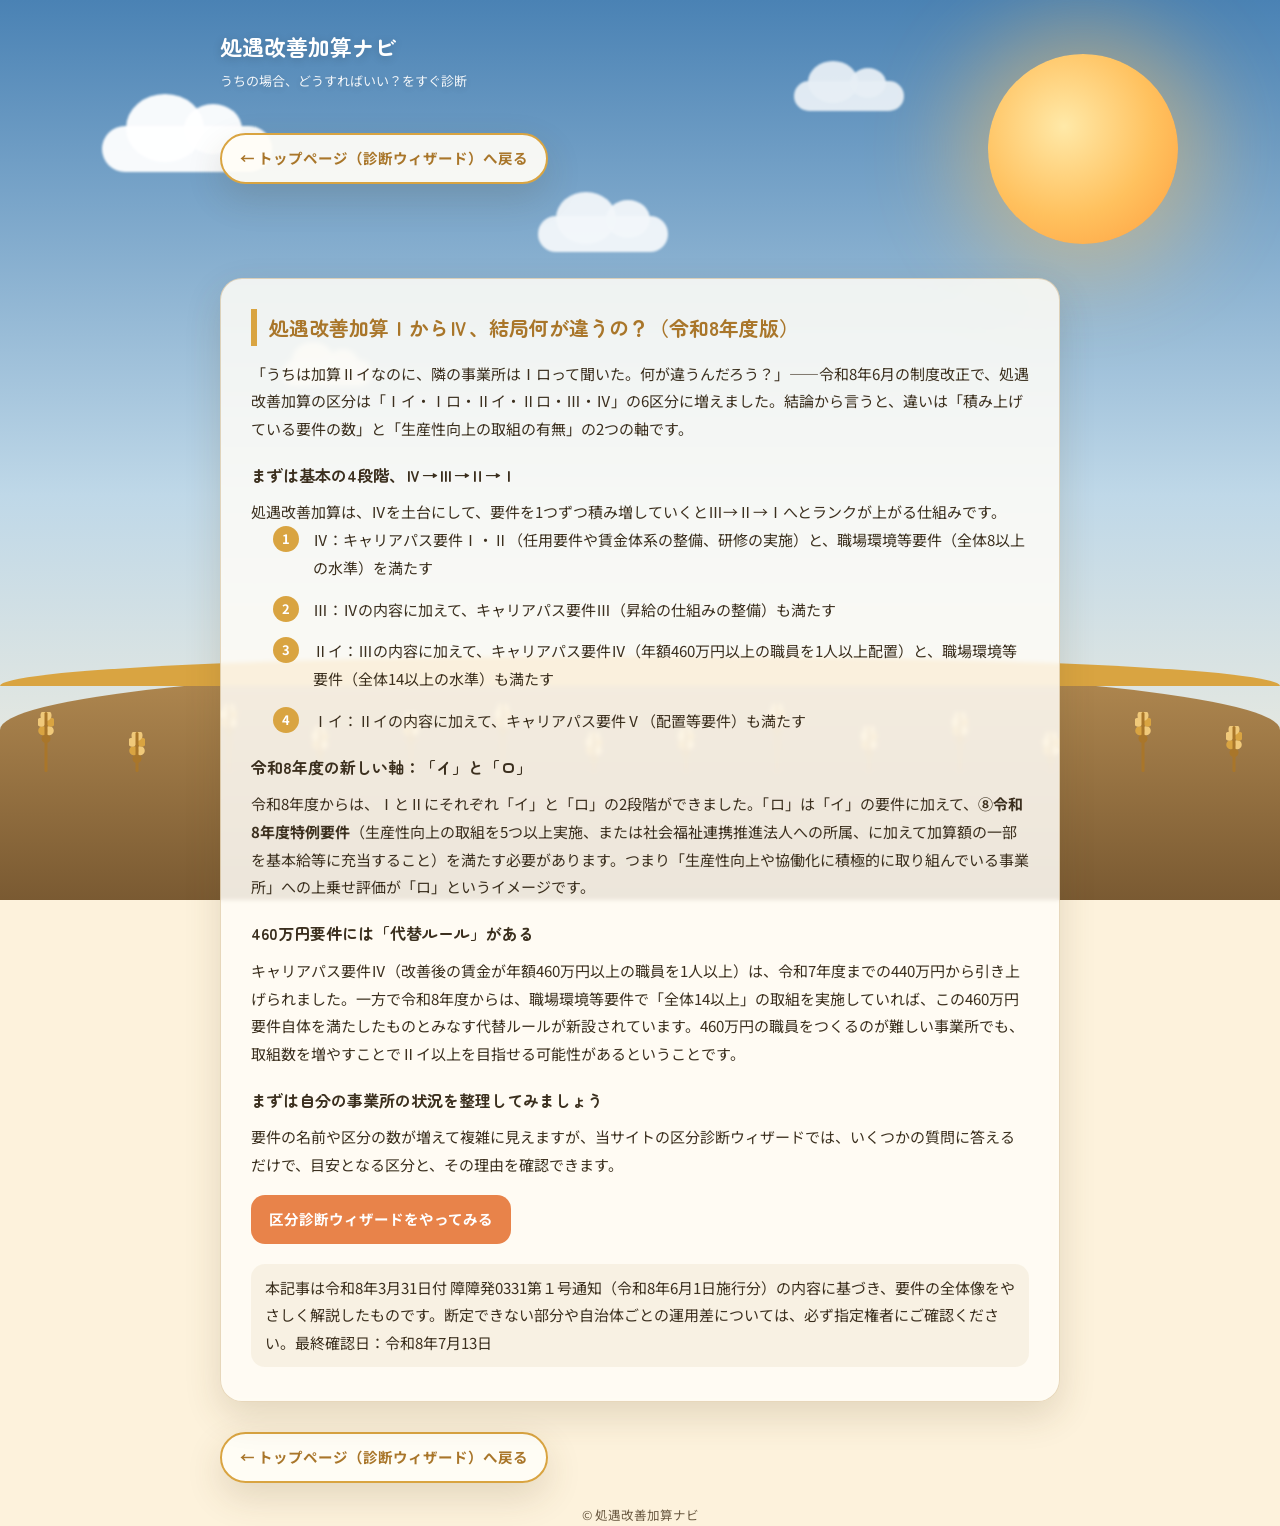
==== column-01.html @ 99194c79 "Update column-01.html" ====
<!DOCTYPE html>
<html lang="ja">
<head>
<meta charset="UTF-8">
<meta name="viewport" content="width=device-width, initial-scale=1.0">
<title>処遇改善加算ⅠからⅣ、結局何が違うの？（令和8年度版）｜処遇改善加算ナビ</title>
<meta name="description" content="障害福祉サービスの処遇改善加算Ⅰイ・Ⅰロ・Ⅱイ・Ⅱロ・Ⅲ・Ⅳの違いを、令和8年6月施行の新ルールに基づいてやさしく解説します。">

<meta name="robots" content="noindex, nofollow">
<link rel="canonical" href="https://shogu-kaizen.pray-power-is-god-and-cocoro.com/column-01.html">
<link rel="icon" href="favicon.ico" type="image/x-icon">

<link rel="preconnect" href="https://fonts.googleapis.com">
<link rel="preconnect" href="https://fonts.gstatic.com" crossorigin>
<link href="https://fonts.googleapis.com/css2?family=Zen+Maru+Gothic:wght@500;700&family=Noto+Sans+JP:wght@400;500;700&display=swap" rel="stylesheet">
<link rel="stylesheet" href="style.css?v=6">
</head>
<body>

<div id="bg-scene" aria-hidden="true">
  <div class="parallax-sky">
    <div class="sun-glow"></div>
    <div class="cloud cloud-a"></div>
    <div class="cloud cloud-b"></div>
    <div class="cloud cloud-c"></div>
    <div class="cloud cloud-d"></div>
  </div>
  <div class="parallax-ground">
    <div class="ground"></div>
    <div class="grain-row" id="grain-row"></div>
  </div>
</div>

<header class="site-header">
  <div class="brand">
    処遇改善加算ナビ
    <span>うちの場合、どうすればいい？をすぐ診断</span>
  </div>
</header>

<main class="wrap">
  <div class="article-flow" style="margin-top:40px;">
    <div class="back-to-top-row-top">
      <a class="back-to-top-link" href="index.html">← トップページ（診断ウィザード）へ戻る</a>
    </div>
    <article class="glass-section">
      <h2>処遇改善加算ⅠからⅣ、結局何が違うの？（令和8年度版）</h2>
      <p>「うちは加算Ⅱイなのに、隣の事業所はⅠロって聞いた。何が違うんだろう？」——令和8年6月の制度改正で、処遇改善加算の区分は「Ⅰイ・Ⅰロ・Ⅱイ・Ⅱロ・Ⅲ・Ⅳ」の6区分に増えました。結論から言うと、違いは「積み上げている要件の数」と「生産性向上の取組の有無」の2つの軸です。</p>

      <h3>まずは基本の4段階、Ⅳ→Ⅲ→Ⅱ→Ⅰ</h3>
      <p>処遇改善加算は、Ⅳを土台にして、要件を1つずつ積み増していくとⅢ→Ⅱ→Ⅰへとランクが上がる仕組みです。</p>
      <ul class="step-list">
        <li>Ⅳ：キャリアパス要件Ⅰ・Ⅱ（任用要件や賃金体系の整備、研修の実施）と、職場環境等要件（全体8以上の水準）を満たす</li>
        <li>Ⅲ：Ⅳの内容に加えて、キャリアパス要件Ⅲ（昇給の仕組みの整備）も満たす</li>
        <li>Ⅱイ：Ⅲの内容に加えて、キャリアパス要件Ⅳ（年額460万円以上の職員を1人以上配置）と、職場環境等要件（全体14以上の水準）も満たす</li>
        <li>Ⅰイ：Ⅱイの内容に加えて、キャリアパス要件Ⅴ（配置等要件）も満たす</li>
      </ul>

      <h3>令和8年度の新しい軸：「イ」と「ロ」</h3>
      <p>令和8年度からは、ⅠとⅡにそれぞれ「イ」と「ロ」の2段階ができました。「ロ」は「イ」の要件に加えて、<strong>⑧令和8年度特例要件</strong>（生産性向上の取組を5つ以上実施、または社会福祉連携推進法人への所属、に加えて加算額の一部を基本給等に充当すること）を満たす必要があります。つまり「生産性向上や協働化に積極的に取り組んでいる事業所」への上乗せ評価が「ロ」というイメージです。</p>

      <!-- ▼Googleアドセンス設置枠：サイト公開・審査通過後にコメントを解除してください
      <div class="ad-section">
        <p class="ad-label">広告</p>
        <ins class="adsbygoogle"
             style="display:block; text-align:center;"
             data-ad-layout="in-article"
             data-ad-format="fluid"
             data-ad-client="ca-pub-2908004621823900"
             data-ad-slot="5820083954"></ins>
        <script>
             (adsbygoogle = window.adsbygoogle || []).push({});
        </script>
      </div>
      -->

      <h3>460万円要件には「代替ルール」がある</h3>
      <p>キャリアパス要件Ⅳ（改善後の賃金が年額460万円以上の職員を1人以上）は、令和7年度までの440万円から引き上げられました。一方で令和8年度からは、職場環境等要件で「全体14以上」の取組を実施していれば、この460万円要件自体を満たしたものとみなす代替ルールが新設されています。460万円の職員をつくるのが難しい事業所でも、取組数を増やすことでⅡイ以上を目指せる可能性があるということです。</p>

      <h3>まずは自分の事業所の状況を整理してみましょう</h3>
      <p>要件の名前や区分の数が増えて複雑に見えますが、当サイトの区分診断ウィザードでは、いくつかの質問に答えるだけで、目安となる区分と、その理由を確認できます。</p>

      <div class="btn-row">
        <a class="btn btn-primary" href="index.html#panel-wizard">区分診断ウィザードをやってみる</a>
      </div>

      <p class="disclaimer-note" style="margin-top:20px;">
        本記事は令和8年3月31日付 障障発0331第１号通知（令和8年6月1日施行分）の内容に基づき、要件の全体像をやさしく解説したものです。断定できない部分や自治体ごとの運用差については、必ず指定権者にご確認ください。最終確認日：令和8年7月13日
      </p>
    </article>
  </div>


     <div class="back-to-top-row-bottom">
        <a class="back-to-top-link" href="index.html">← トップページ（診断ウィザード）へ戻る</a>
      </div>


  
</main>
      

<footer class="site-footer">
  <p>© 処遇改善加算ナビ</p>
</footer>

<button id="page-top" aria-label="トップに戻る">↑</button>
<script src="script.js"></script>
</body>
</html>
---- style.css ----
/* =========================================
   処遇改善加算ナビ｜style.css
   ベース：相談支援ノートのCSS構造を継承
   変更点：クローバー畑（緑）→ 稲穂畑（琥珀・黄金）テーマ
   「処遇改善（加算）＝実りを収穫する」イメージ
   ========================================= */

/* -----------------------------------------
   1. デザイントークン
   ----------------------------------------- */
:root {
  /* 空・太陽（実りの季節＝秋の夕方寄りの空に） */
  --sky-top:      #4A82B4;
  --sky-mid:      #BFD8E8;
  --sky-low:      #FDF2DC;
  --sun-core:     #FFE9A8;
  --sun-mid:      #FFC15E;
  --sun-edge:     #FF9D3D;

  /* 土手・大地 */
  --earth-top:    #B08850;
  --earth-bottom: #7A5A32;

  /* 稲穂（クローバーの代わり） */
  --grain-main:   #D9A441;
  --grain-dark:   #A9762A;
  --grain-light:  #F0C97A;

  /* テキスト・UI */
  --text-main:    #3B2F1E;
  --text-sub:     #6B5A42;
  --card-bg:      rgba(255, 253, 247, 0.94);
  --card-bg-soft: rgba(255, 253, 247, 0.86);
  --card-border:  rgba(169, 118, 42, 0.28);
  --accent:       #E8834A;
  --accent-dark:  #C96A36;
  --danger:       #C24B3F;
  --danger-bg:    #FBE8E5;
  --warn:         #D68A2E;
  --warn-bg:      #FDF1DE;
  --radius-lg:    22px;
  --radius-md:    14px;
  --shadow-card:  0 14px 36px rgba(90, 66, 30, 0.16);
  --section-gap:  72px;
}

/* -----------------------------------------
   2. リセット & ベース
   ----------------------------------------- */
*, *::before, *::after { box-sizing: border-box; margin: 0; padding: 0; }
html { scroll-behavior: smooth; }

body {
  font-family: "Noto Sans JP", "Hiragino Sans", Meiryo, sans-serif;
  color: var(--text-main);
  line-height: 1.85;
  font-size: 16px;
  background: var(--sky-low);
  overflow-x: hidden;
}

h1, h2, h3, .brand {
  font-family: "Zen Maru Gothic", "Noto Sans JP", sans-serif;
}

a { color: inherit; text-decoration: none; }
img, svg { max-width: 100%; display: block; }
button { font-family: inherit; cursor: pointer; }
input, select { font-family: inherit; }

.visually-hidden {
  position: absolute; width: 1px; height: 1px;
  overflow: hidden; clip: rect(0 0 0 0); white-space: nowrap;
}

/* -----------------------------------------
   3. 背景シーン（固定・パララックス）
   script.jsが .parallax-sky / .parallax-ground に
   スクロール量に応じたtransformを与え、奥行きを出す。
   ----------------------------------------- */
#bg-scene {
  position: fixed;
  top: 0; left: 0;
  width: 100vw;
  height: 100vh;
  z-index: 0;
  overflow: hidden;
  pointer-events: none;
  background: linear-gradient(
    to bottom,
    var(--sky-top) 0%,
    var(--sky-mid) 55%,
    var(--sky-low) 100%
  );
}

.parallax-sky,
.parallax-ground {
  position: absolute;
  inset: 0;
  will-change: transform;
}

/* 太陽 */
.sun-glow {
  position: absolute;
  top: 6%;
  right: 8%;
  width: 190px;
  height: 190px;
  border-radius: 50%;
  background: radial-gradient(circle at 40% 38%, var(--sun-core) 0%, var(--sun-mid) 55%, var(--sun-edge) 100%);
  box-shadow: 0 0 90px 30px rgba(255, 193, 94, 0.45);
  animation: sunPulse 6s ease-in-out infinite;
}
@keyframes sunPulse {
  0%, 100% { transform: scale(1); box-shadow: 0 0 90px 30px rgba(255, 193, 94, 0.45); }
  50%      { transform: scale(1.045); box-shadow: 0 0 110px 40px rgba(255, 193, 94, 0.55); }
}

/* 雲 */
.cloud {
  position: absolute;
  background: rgba(255, 255, 255, 0.95);
  border-radius: 60px;
  filter: blur(1px);
}
.cloud::before, .cloud::after {
  content: '';
  position: absolute;
  background: rgba(255, 255, 255, 0.95);
  border-radius: 50%;
}
.cloud-a { width: 170px; height: 46px; top: 14%; left: 8%;  animation: drift 46s linear infinite; }
.cloud-a::before { width: 78px; height: 68px; top: -32px; left: 24px; }
.cloud-a::after  { width: 58px; height: 50px; top: -22px; left: 82px; }

.cloud-b { width: 130px; height: 36px; top: 24%; left: 42%; opacity: .9; animation: drift 60s linear infinite reverse; }
.cloud-b::before { width: 60px; height: 52px; top: -24px; left: 18px; }
.cloud-b::after  { width: 44px; height: 38px; top: -16px; left: 68px; }

.cloud-c { width: 110px; height: 30px; top: 9%; left: 62%; opacity: .85; animation: drift 52s linear infinite; }
.cloud-c::before { width: 50px; height: 42px; top: -20px; left: 14px; }
.cloud-c::after  { width: 36px; height: 30px; top: -13px; left: 56px; }

.cloud-d { width: 90px; height: 26px; top: 40%; left: 22%; opacity: .7; animation: drift 68s linear infinite reverse; }
.cloud-d::before { width: 42px; height: 36px; top: -18px; left: 10px; }
.cloud-d::after  { width: 30px; height: 26px; top: -11px; left: 46px; }

@keyframes drift {
  from { transform: translateX(-40px); }
  to   { transform: translateX(calc(100vw + 40px)); }
}

/* 土手・大地（常に画面下端に固定） */
.ground {
  position: absolute;
  left: 0; right: 0; bottom: 0;
  height: 230px;
  background: linear-gradient(to bottom, var(--earth-top) 0%, var(--earth-bottom) 100%);
  border-radius: 45% 45% 0 0 / 60px 60px 0 0;
}
.ground::before {
  content: '';
  position: absolute;
  top: -14px; left: 0; right: 0;
  height: 30px;
  background: var(--grain-main);
  border-radius: 50% 50% 0 0 / 100% 100% 0 0;
}

/* 稲穂（クローバーの代わり） */
.grain-row {
  position: absolute;
  bottom: 128px;
  left: 0; right: 0;
  height: 100px;
  display: flex;
  justify-content: space-around;
  align-items: flex-end;
}
.grain {
  position: relative;
  width: 14px;
  height: 60px;
  transform-origin: bottom center;
  animation: sway 4.5s ease-in-out infinite;
}
/* 茎 */
.grain::after {
  content: '';
  position: absolute;
  bottom: 0; left: 50%;
  width: 3px; height: 100%;
  background: var(--grain-dark);
  transform: translateX(-50%);
  border-radius: 2px;
}
/* 穂（粒を積み重ねて表現） */
.grain::before {
  content: '';
  position: absolute;
  top: 0; left: 50%;
  width: 16px; height: 34px;
  background:
    radial-gradient(circle at 50% 10%, var(--grain-light) 0 5px, transparent 6px),
    radial-gradient(circle at 20% 30%, var(--grain-light) 0 4px, transparent 5px),
    radial-gradient(circle at 80% 30%, var(--grain-main) 0 4px, transparent 5px),
    radial-gradient(circle at 30% 55%, var(--grain-main) 0 4px, transparent 5px),
    radial-gradient(circle at 70% 55%, var(--grain-light) 0 4px, transparent 5px),
    radial-gradient(circle at 50% 78%, var(--grain-dark) 0 4px, transparent 5px);
  transform: translateX(-50%);
}
.grain:nth-child(2n)   { animation-delay: .6s;  height: 46px; }
.grain:nth-child(3n)   { animation-delay: 1.2s; height: 68px; }
.grain:nth-child(4n+1) { animation-delay: 1.8s; }
.grain:nth-child(5n+2) { animation-delay: 2.4s; height: 40px; }
@keyframes sway {
  0%, 100% { transform: rotate(-3deg); }
  50%      { transform: rotate(3deg); }
}

/* 動きを抑えたい人向け（アクセシビリティ） */
@media (prefers-reduced-motion: reduce) {
  .sun-glow, .cloud, .grain { animation: none !important; }
  .parallax-sky, .parallax-ground { transform: none !important; }
}

/* -----------------------------------------
   4. レイアウト共通
   ----------------------------------------- */
.wrap {
  position: relative;
  z-index: 1;
  max-width: 880px;
  margin: 0 auto;
  padding: 0 20px 20px;
}

header.site-header {
  position: relative;
  z-index: 2;
  padding: 26px 20px 0;
  max-width: 880px;
  margin: 0 auto;
}
.brand {
  font-size: 22px;
  font-weight: 700;
  color: #fff;
  text-shadow: 0 2px 10px rgba(0,0,0,0.18);
}
.brand span {
  display: block;
  font-family: "Noto Sans JP", sans-serif;
  font-size: 13px;
  font-weight: 400;
  opacity: .92;
  margin-top: 2px;
}

/* -----------------------------------------
   5. ツールカード（最上部・常時利用エリア）
   ----------------------------------------- */
.tool-card {
  position: relative;
  z-index: 2;
  margin-top: 40px;
  background: var(--card-bg);
  border: 1px solid var(--card-border);
  border-radius: var(--radius-lg);
  box-shadow: var(--shadow-card);
  padding: 30px 26px 26px;
}
.tool-card h1 {
  font-size: 24px;
  line-height: 1.5;
  color: var(--grain-dark);
  margin-bottom: 6px;
}
.tool-card .lede {
  color: var(--text-sub);
  font-size: 14.5px;
  margin-bottom: 22px;
}

/* タブ切り替え（診断／チェックリスト／用語辞典） */
.tab-nav {
  display: flex;
  gap: 6px;
  border-bottom: 2px solid var(--card-border);
  margin-bottom: 22px;
  flex-wrap: wrap;
}
.tab-btn {
  background: transparent;
  border: none;
  padding: 10px 16px;
  font-size: 14.5px;
  font-weight: 700;
  color: var(--text-sub);
  border-bottom: 3px solid transparent;
  margin-bottom: -2px;
}
.tab-btn.is-active {
  color: var(--grain-dark);
  border-bottom-color: var(--grain-main);
}
.tab-panel { display: none; }
.tab-panel.is-active { display: block; }

.tool-form {
  display: grid;
  grid-template-columns: repeat(4, 1fr);
  gap: 12px;
  align-items: end;
}
.field { display: flex; flex-direction: column; gap: 6px; }
.field label { font-size: 12.5px; color: var(--text-sub); font-weight: 700; }
.field input, .field select {
  border: 1px solid var(--card-border);
  border-radius: var(--radius-md);
  padding: 10px 12px;
  font-size: 14.5px;
  background: #fff;
  color: var(--text-main);
}
.field input:focus, .field select:focus,
button:focus-visible {
  outline: 3px solid var(--grain-light);
  outline-offset: 1px;
}

.btn {
  border: none;
  border-radius: var(--radius-md);
  padding: 11px 18px;
  font-size: 14.5px;
  font-weight: 700;
  transition: transform .15s ease, box-shadow .15s ease;
}
.btn:hover { transform: translateY(-1px); }
.btn-primary { background: var(--accent); color: #fff; }
.btn-primary:hover { background: var(--accent-dark); }
.btn-ghost {
  background: transparent;
  color: var(--grain-dark);
  border: 1px solid var(--card-border);
}
.btn-ghost:hover { background: rgba(169,118,42,0.1); }
.btn-row { display: flex; gap: 10px; margin-top: 16px; flex-wrap: wrap; }

.disclaimer-note {
  margin-top: 16px;
  font-size: 12.5px;
  color: var(--text-sub);
  background: rgba(169,118,42,0.08);
  border-radius: var(--radius-md);
  padding: 10px 14px;
}

/* 診断ウィザード専用 */
.wizard-step { display: none; }
.wizard-step.is-active { display: block; }
.wizard-progress {
  font-size: 12.5px;
  color: var(--text-sub);
  margin-bottom: 14px;
  font-weight: 700;
}
.choice-list { display: flex; flex-direction: column; gap: 10px; margin-top: 4px; }
.choice-btn {
  text-align: left;
  background: #fff;
  border: 1.5px solid var(--card-border);
  border-radius: var(--radius-md);
  padding: 14px 16px;
  font-size: 14.5px;
  color: var(--text-main);
  transition: border-color .15s ease, background .15s ease;
}
.choice-btn:hover { border-color: var(--grain-main); background: rgba(169,118,42,0.06); }
.choice-btn .sub { display: block; font-size: 12.5px; color: var(--text-sub); margin-top: 3px; font-weight: 400; }

.wizard-result {
  background: rgba(169,118,42,0.08);
  border: 1.5px solid var(--grain-main);
  border-radius: var(--radius-md);
  padding: 18px 20px;
  margin-top: 6px;
}
.wizard-result .result-grade {
  font-size: 26px;
  font-weight: 700;
  color: var(--grain-dark);
}
.wizard-result .result-reason { font-size: 14px; color: var(--text-main); margin-top: 8px; }
.reason-list { margin: 10px 0 0 0; padding-left: 20px; }
.reason-list li { font-size: 13.5px; margin-bottom: 4px; }

/* 一覧テーブル */
.entry-table-wrap { margin-top: 22px; overflow-x: auto; }
table.entries {
  width: 100%;
  border-collapse: collapse;
  font-size: 14px;
}
table.entries th, table.entries td {
  text-align: left;
  padding: 10px 12px;
  border-bottom: 1px solid rgba(169,118,42,0.2);
  white-space: nowrap;
}
table.entries th { color: var(--text-sub); font-weight: 700; font-size: 12.5px; }
tr.row-urgent  { background: var(--danger-bg); }
tr.row-warning { background: var(--warn-bg); }
.tag {
  display: inline-block;
  padding: 2px 9px;
  border-radius: 999px;
  font-size: 11.5px;
  font-weight: 700;
}
.tag-urgent  { background: var(--danger); color: #fff; }
.tag-warning { background: var(--warn); color: #fff; }
.tag-ok      { background: var(--grain-main); color: #fff; }
.delete-btn {
  background: none; border: none;
  color: var(--text-sub);
  font-size: 13px;
  text-decoration: underline;
}
.empty-state {
  margin-top: 18px;
  font-size: 13.5px;
  color: var(--text-sub);
  text-align: center;
  padding: 18px;
  border: 1px dashed var(--card-border);
  border-radius: var(--radius-md);
}

/* 広告枠（Googleアドセンス用）
   文章用のカード状セクションのスタイルをそのまま当てると、
   スマホで「広告よりも背景の箱の方が大きい」見た目になるため、
   背景・影・余白を打ち消す専用クラスを用意する。 */
.ad-section {
  margin: 28px 0;
  background: transparent;
  box-shadow: none;
  padding: 0;
  text-align: center;
  overflow: hidden;
}
.ad-section .ad-label {
  font-size: 11px;
  color: var(--text-sub);
  margin-bottom: 6px;
  letter-spacing: .05em;
}

/* 提出書類チェックリスト */
.checklist-select-row {
  display: grid;
  grid-template-columns: 1fr 1fr;
  gap: 12px;
  margin-bottom: 18px;
}
.progress-bar-wrap {
  background: rgba(169,118,42,0.12);
  border-radius: 999px;
  height: 14px;
  overflow: hidden;
  margin: 10px 0 4px;
}
.progress-bar-fill {
  height: 100%;
  background: linear-gradient(to right, var(--grain-main), var(--grain-dark));
  transition: width .25s ease;
}
.progress-label {
  font-size: 13px;
  color: var(--text-sub);
  font-weight: 700;
  text-align: right;
}
.doc-list { display: flex; flex-direction: column; gap: 4px; margin-top: 16px; }
.doc-item {
  display: flex;
  align-items: flex-start;
  gap: 10px;
  padding: 10px 4px;
  border-bottom: 1px solid rgba(169,118,42,0.15);
}
.doc-item:last-child { border-bottom: none; }
.doc-item input[type="checkbox"] {
  margin-top: 3px;
  width: 18px; height: 18px;
  accent-color: var(--grain-main);
  flex-shrink: 0;
}
.doc-item label { font-size: 14px; }
.doc-item .doc-sub { display: block; font-size: 12px; color: var(--text-sub); margin-top: 2px; }

/* 記事ページの「トップページへ戻る」導線（目立たせる） */
.back-to-top-link {
  display: inline-flex;
  align-items: center;
  gap: 8px;
  background: var(--card-bg);
  border: 2px solid var(--grain-main);
  color: var(--grain-dark);
  font-weight: 700;
  font-size: 14.5px;
  padding: 10px 18px;
  border-radius: 999px;
  box-shadow: var(--shadow-card);
  transition: transform .15s ease, background .15s ease, color .15s ease;
}
.back-to-top-link:hover {
  background: var(--grain-main);
  color: #fff;
  transform: translateY(-2px);
}
.back-to-top-row-top { margin-bottom: 22px; }
.back-to-top-row-bottom { margin-top: 30px; }
footer.site-footer .back-to-top-link { margin-top: 2px; }

/* 免責バナー（index.html上部・目立つ表示） */
.disclaimer-banner {
  position: relative;
  z-index: 2;
  max-width: 880px;
  margin: 22px auto 0;
  padding: 0 20px;
}
.disclaimer-banner .inner {
  background: var(--warn-bg);
  border: 2px solid var(--warn);
  border-radius: var(--radius-md);
  padding: 16px 20px;
  font-size: 13.5px;
  color: var(--text-main);
  line-height: 1.8;
}
.disclaimer-banner .inner strong {
  color: var(--warn);
}
.disclaimer-banner ul {
  margin: 8px 0 0 20px;
  padding: 0;
}

/* 準備中バッジ */
.coming-soon {
  text-align: center;
  padding: 30px 16px;
  color: var(--text-sub);
  font-size: 14px;
  border: 1px dashed var(--card-border);
  border-radius: var(--radius-md);
}

/* -----------------------------------------
   6. 記事エリア（ガラス風パネルの連なり）
   ----------------------------------------- */
.article-flow {
  position: relative;
  z-index: 1;
  display: flex;
  flex-direction: column;
  gap: var(--section-gap);
  margin-top: var(--section-gap);
}

.glass-section {
  background: var(--card-bg-soft);
  backdrop-filter: blur(2px);
  border: 1px solid var(--card-border);
  border-radius: var(--radius-lg);
  box-shadow: var(--shadow-card);
  padding: 30px 30px 34px;
}

.glass-section h2 {
  font-size: 20px;
  color: var(--grain-dark);
  border-left: 6px solid var(--grain-main);
  padding-left: 12px;
  margin-bottom: 14px;
}
.glass-section h3 {
  font-size: 16px;
  color: var(--text-main);
  margin: 18px 0 8px;
}
.glass-section p, .glass-section li { color: var(--text-main); font-size: 15px; }
.glass-section ul, .glass-section ol { padding-left: 22px; margin-bottom: 10px; }
.glass-section .section-note {
  margin-top: 14px;
  font-size: 13px;
  color: var(--text-sub);
  background: rgba(169,118,42,0.08);
  border-radius: var(--radius-md);
  padding: 10px 14px;
}

/* 記事一覧カード（トップページからの導線） */
.article-card-grid {
  display: grid;
  grid-template-columns: repeat(2, 1fr);
  gap: 14px;
}
.article-card {
  display: block;
  background: #fff;
  border: 1px solid var(--card-border);
  border-radius: var(--radius-md);
  padding: 16px 18px;
  font-size: 14px;
  color: var(--text-main);
  transition: transform .15s ease, box-shadow .15s ease;
}
.article-card:hover { transform: translateY(-2px); box-shadow: var(--shadow-card); }
.article-card .cat { font-size: 11.5px; color: var(--grain-dark); font-weight: 700; }

.step-list { list-style: none; padding-left: 0; counter-reset: step; }
.step-list li {
  counter-increment: step;
  position: relative;
  padding-left: 40px;
  margin-bottom: 14px;
}
.step-list li::before {
  content: counter(step);
  position: absolute;
  left: 0; top: 0;
  width: 26px; height: 26px;
  border-radius: 50%;
  background: var(--grain-main);
  color: #fff;
  font-weight: 700;
  font-size: 13px;
  display: flex; align-items: center; justify-content: center;
}

/* アコーディオン（FAQ・用語集共通） */
.accordion-group { display: flex; flex-direction: column; }
.faq-item {
  border-bottom: 1px solid rgba(169,118,42,0.2);
  padding: 14px 0;
}
.faq-item:last-child { border-bottom: none; }
.faq-item summary {
  cursor: pointer;
  font-weight: 700;
  color: var(--text-main);
  list-style: none;
  display: flex;
  gap: 8px;
  align-items: flex-start;
}
.faq-item summary::-webkit-details-marker { display: none; }
.faq-item summary::before {
  content: "Q";
  flex-shrink: 0;
  width: 22px; height: 22px;
  border-radius: 50%;
  background: var(--grain-dark);
  color: #fff;
  font-size: 12px;
  font-weight: 700;
  display: flex; align-items: center; justify-content: center;
  margin-top: 1px;
}
.faq-item p {
  margin-top: 10px;
  padding-left: 30px;
  color: var(--text-sub);
  position: relative;
}
.faq-item p::before {
  content: "A";
  position: absolute;
  left: 0; top: 1px;
  width: 22px; height: 22px;
  border-radius: 50%;
  background: var(--accent);
  color: #fff;
  font-size: 12px;
  font-weight: 700;
  display: flex; align-items: center; justify-content: center;
}

/* 用語集アコーディオン（QAより簡素な見た目） */
.glossary-item {
  border-bottom: 1px solid rgba(169,118,42,0.2);
  padding: 12px 0;
}
.glossary-item:last-child { border-bottom: none; }
.glossary-item summary {
  cursor: pointer;
  font-weight: 700;
  color: var(--grain-dark);
  list-style: none;
}
.glossary-item summary::-webkit-details-marker { display: none; }
.glossary-item summary::before { content: "🌾 "; }
.glossary-item p { margin-top: 8px; color: var(--text-sub); padding-left: 22px; }

footer.site-footer {
  position: relative; z-index: 1;
  max-width: 880px;
  margin: 0px auto 0;
  padding: 0 20px;
  font-size: 12.5px;
  color: var(--text-sub);
  text-align: center;
}
footer.site-footer a { text-decoration: underline; }

/* -----------------------------------------
   7. レスポンシブ
   ----------------------------------------- */
@media (max-width: 720px) {
  .tool-form { grid-template-columns: 1fr 1fr; }
  .tool-card { padding: 24px 18px 20px; }
  .glass-section { padding: 24px 18px 28px; }
  .sun-glow { width: 120px; height: 120px; top: 5%; right: 6%; }
  .article-card-grid { grid-template-columns: 1fr; }
  :root { --section-gap: 48px; }
}
@media (max-width: 420px) {
  .tool-form { grid-template-columns: 1fr; }
}
/* -----------------------------------------
   8. トップに戻るボタン
   ----------------------------------------- */
#page-top {
  position: fixed;
  bottom: 28px;
  right: 28px;
  width: 52px;
  height: 52px;
  background: var(--card-bg);
  border: 2.5px solid var(--grain-main);
  border-radius: 50%;
  color: var(--grain-dark);
  font-size: 22px;
  font-weight: bold;
  cursor: pointer;
  z-index: 9000;
  opacity: 0;
  visibility: hidden;
  transform: translateY(14px);
  transition: all 0.35s ease;
  backdrop-filter: blur(6px);
  -webkit-backdrop-filter: blur(6px);
  box-shadow: 0 4px 16px rgba(122, 90, 50, 0.22),
              0 0 0 4px rgba(169, 118, 42, 0.10);
  line-height: 1;
}
#page-top.show {
  opacity: 1;
  visibility: visible;
  transform: translateY(0);
}
#page-top:hover {
  background: var(--grain-main);
  color: #fff;
  box-shadow: 0 8px 24px rgba(122, 90, 50, 0.38),
              0 0 0 6px rgba(169, 118, 42, 0.18);
  transform: translateY(-3px);
}

/* -----------------------------------------
   9. 印刷用スタイル
   ----------------------------------------- */
@media print {
  #bg-scene, header.site-header, .article-flow, footer.site-footer,
  .btn-row, .disclaimer-note, form.tool-form, #page-top, .tab-nav, .ad-section { display: none !important; }
  body { background: #fff; }
  .tool-card { box-shadow: none; border: none; }
  .print-only { display: block !important; }
  table.entries { font-size: 12px; }
}
.print-only { display: none; }
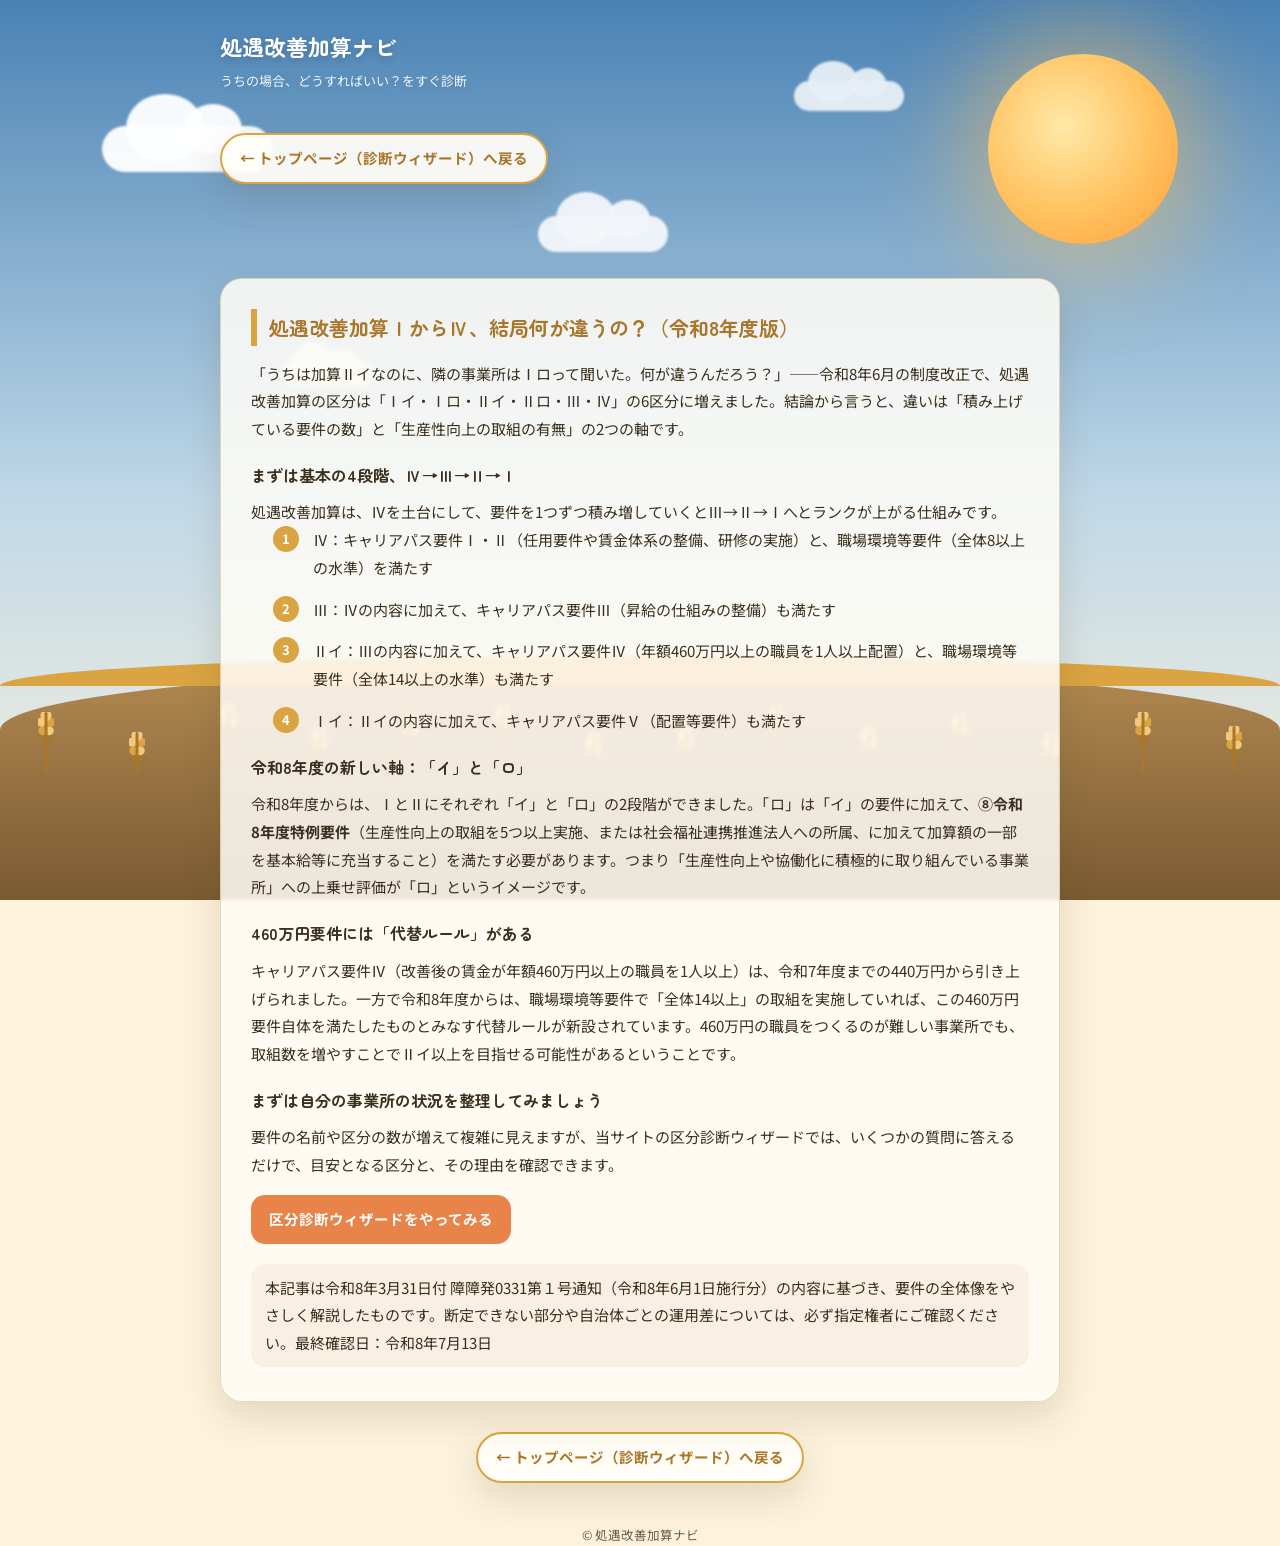
==== commit 1fc5d0a7: "Update column-01.html" ====
--- a/column-01.html
+++ b/column-01.html
@@ -13,7 +13,7 @@
 <link rel="preconnect" href="https://fonts.googleapis.com">
 <link rel="preconnect" href="https://fonts.gstatic.com" crossorigin>
 <link href="https://fonts.googleapis.com/css2?family=Zen+Maru+Gothic:wght@500;700&family=Noto+Sans+JP:wght@400;500;700&display=swap" rel="stylesheet">
-<link rel="stylesheet" href="style.css?v=6">
+<link rel="stylesheet" href="style.css?v=7">
 </head>
 <body>
 
--- a/style.css
+++ b/style.css
@@ -523,7 +523,7 @@
   transform: translateY(-2px);
 }
 .back-to-top-row-top { margin-bottom: 22px; }
-.back-to-top-row-bottom { margin-top: 30px; }
+.back-to-top-row-bottom { margin-top: 30px; text-align: center; }
 footer.site-footer .back-to-top-link { margin-top: 2px; }
 
 /* 免責バナー（index.html上部・目立つ表示） */
@@ -711,7 +711,7 @@
 footer.site-footer {
   position: relative; z-index: 1;
   max-width: 880px;
-  margin: 0px auto 0;
+  margin: 20px auto 0;
   padding: 0 20px;
   font-size: 12.5px;
   color: var(--text-sub);
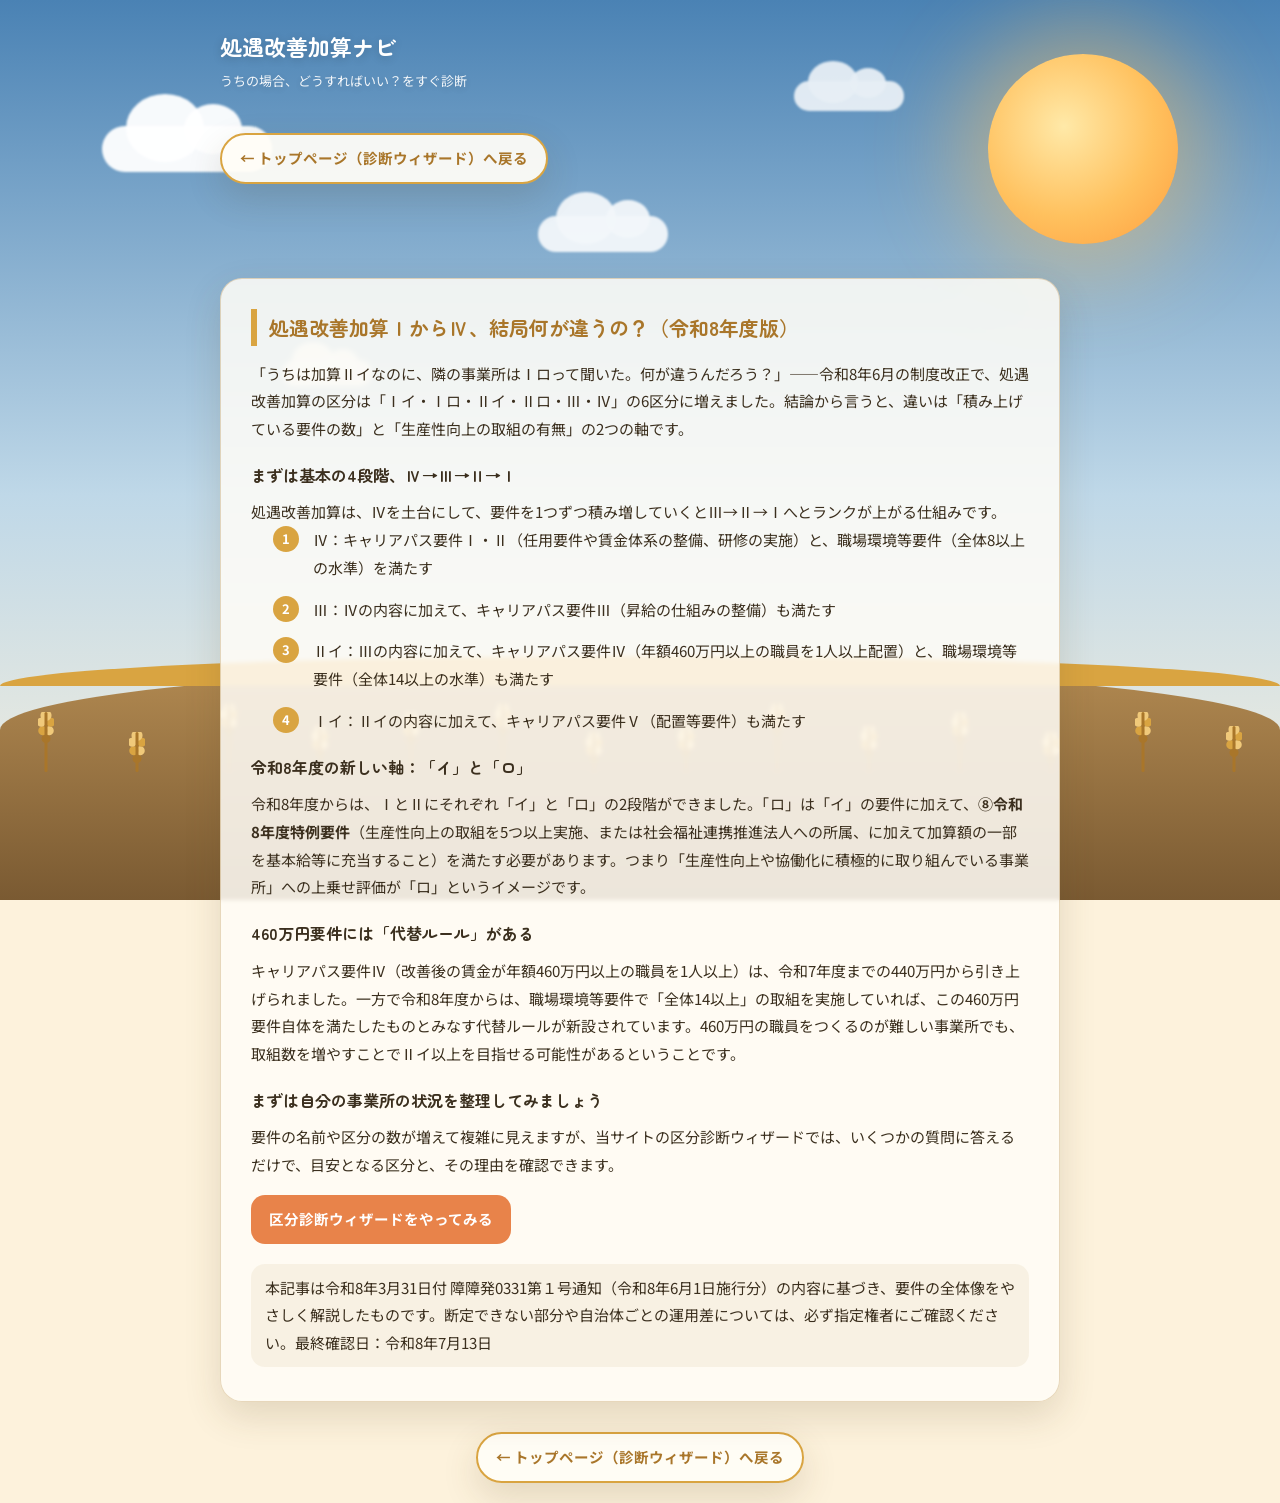
==== commit 765e2d8c: "Update column-01.html" ====
--- a/column-01.html
+++ b/column-01.html
@@ -101,7 +101,6 @@
       
 
 <footer class="site-footer">
-  <p>© 処遇改善加算ナビ</p>
 </footer>
 
 <button id="page-top" aria-label="トップに戻る">↑</button>
--- a/style.css
+++ b/style.css
@@ -711,7 +711,7 @@
 footer.site-footer {
   position: relative; z-index: 1;
   max-width: 880px;
-  margin: 20px auto 0;
+  margin: 0px auto 0;
   padding: 0 20px;
   font-size: 12.5px;
   color: var(--text-sub);
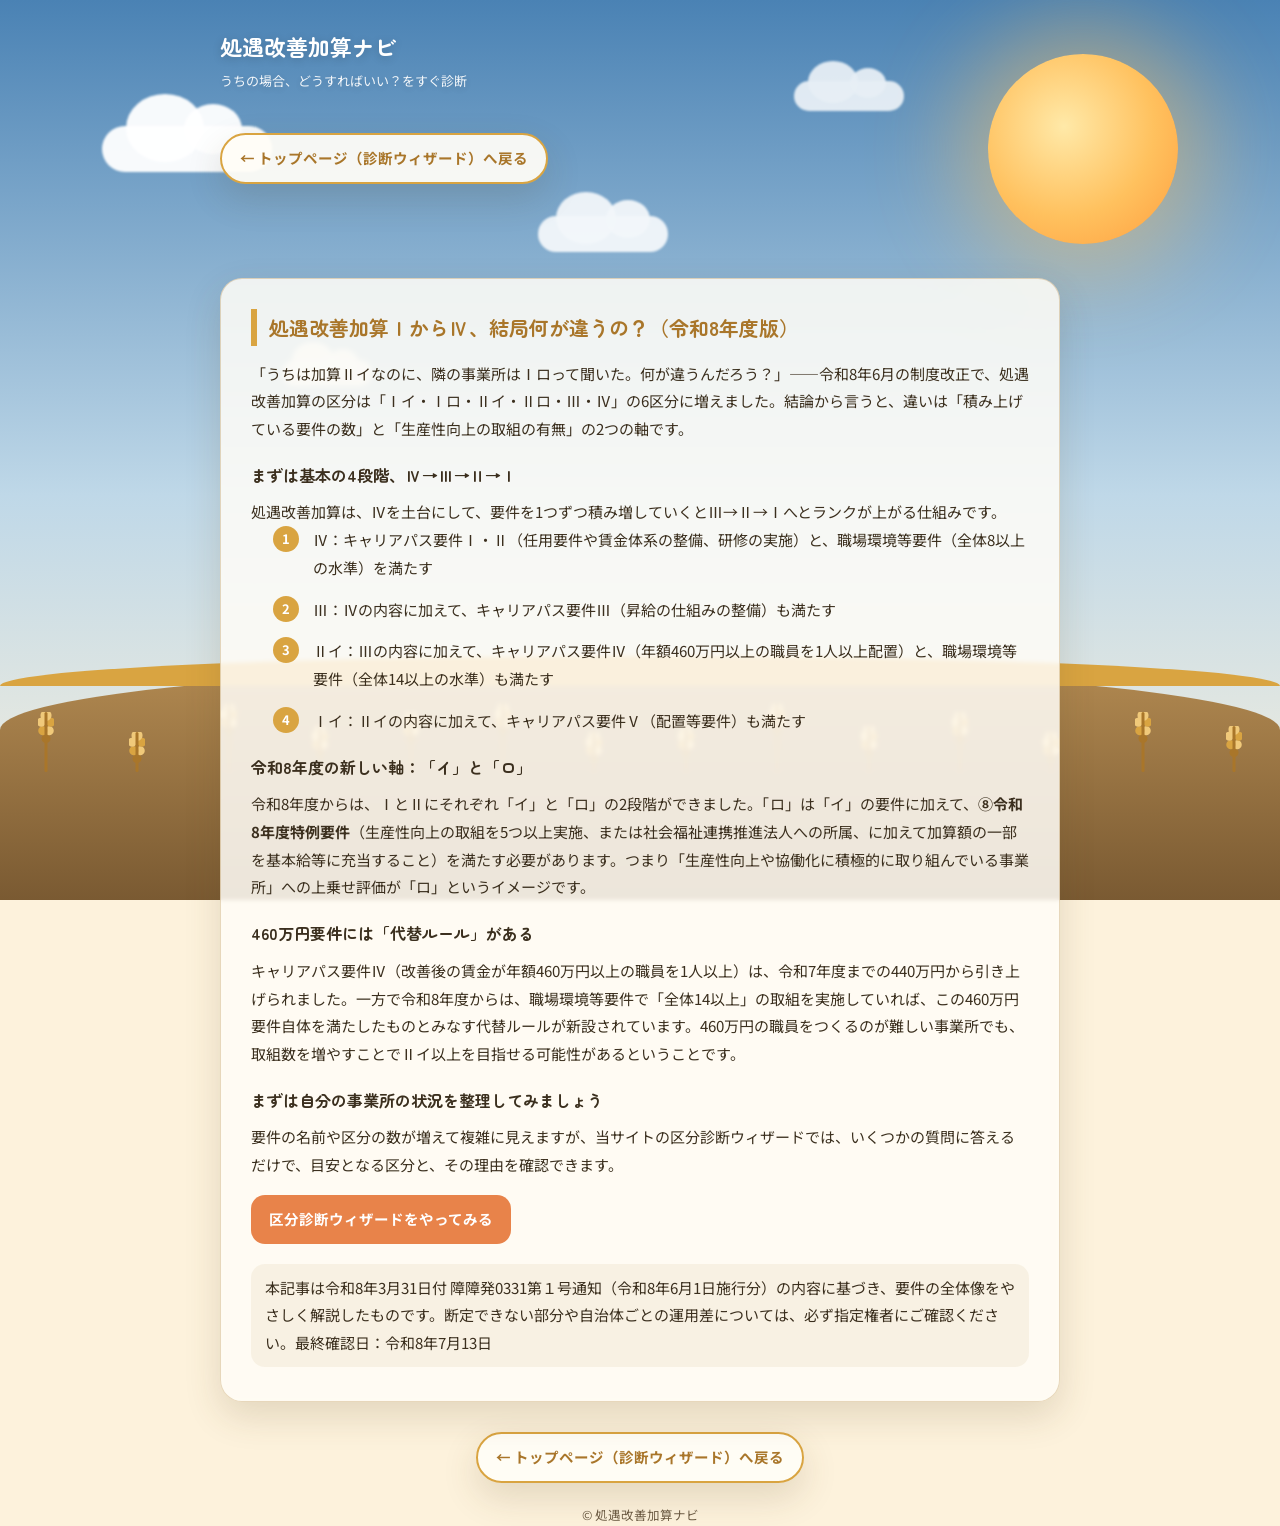
==== commit a912490a: "Update column-01.html" ====
--- a/column-01.html
+++ b/column-01.html
@@ -101,6 +101,7 @@
       
 
 <footer class="site-footer">
+  <p>© 処遇改善加算ナビ</p>
 </footer>
 
 <button id="page-top" aria-label="トップに戻る">↑</button>
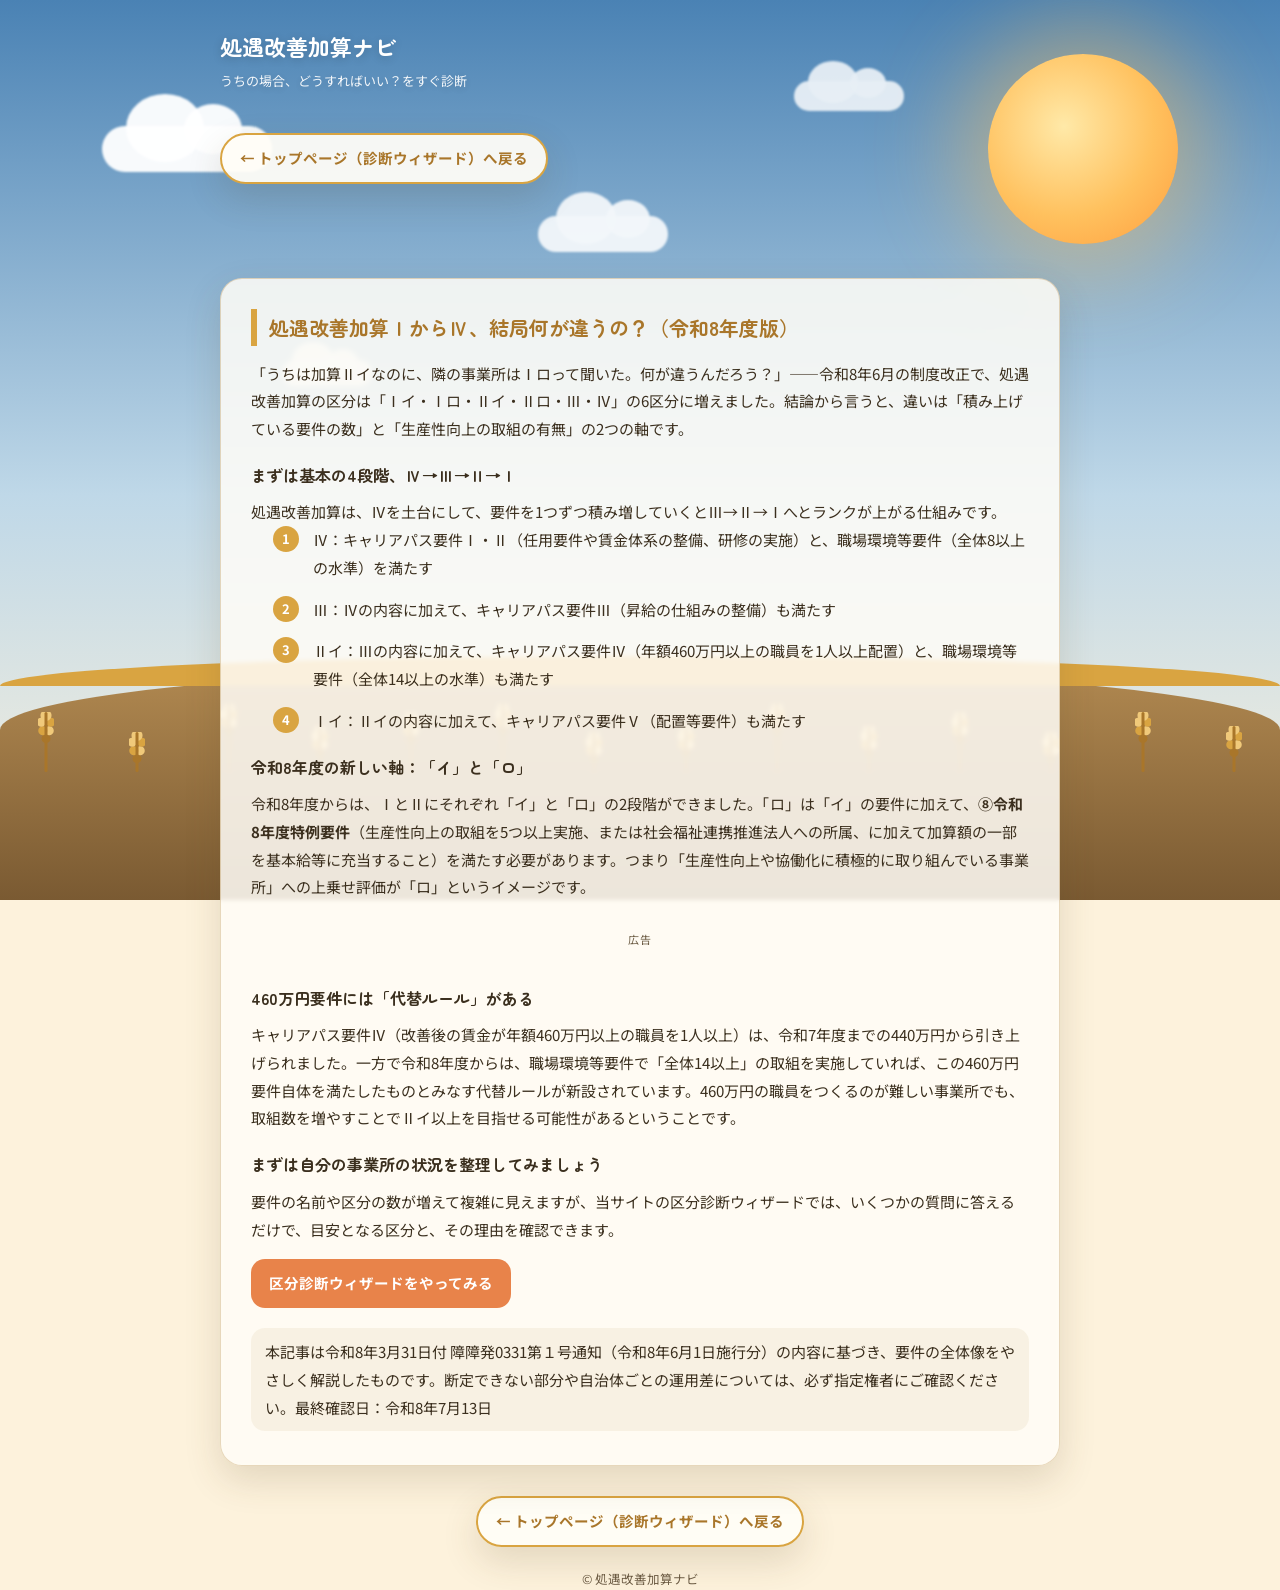
==== commit 3ce985b7: "Update column-01.html" ====
--- a/column-01.html
+++ b/column-01.html
@@ -59,7 +59,7 @@
       <h3>令和8年度の新しい軸：「イ」と「ロ」</h3>
       <p>令和8年度からは、ⅠとⅡにそれぞれ「イ」と「ロ」の2段階ができました。「ロ」は「イ」の要件に加えて、<strong>⑧令和8年度特例要件</strong>（生産性向上の取組を5つ以上実施、または社会福祉連携推進法人への所属、に加えて加算額の一部を基本給等に充当すること）を満たす必要があります。つまり「生産性向上や協働化に積極的に取り組んでいる事業所」への上乗せ評価が「ロ」というイメージです。</p>
 
-      <!-- ▼Googleアドセンス設置枠：サイト公開・審査通過後にコメントを解除してください
+      
       <div class="ad-section">
         <p class="ad-label">広告</p>
         <ins class="adsbygoogle"
@@ -72,7 +72,7 @@
              (adsbygoogle = window.adsbygoogle || []).push({});
         </script>
       </div>
-      -->
+      
 
       <h3>460万円要件には「代替ルール」がある</h3>
       <p>キャリアパス要件Ⅳ（改善後の賃金が年額460万円以上の職員を1人以上）は、令和7年度までの440万円から引き上げられました。一方で令和8年度からは、職場環境等要件で「全体14以上」の取組を実施していれば、この460万円要件自体を満たしたものとみなす代替ルールが新設されています。460万円の職員をつくるのが難しい事業所でも、取組数を増やすことでⅡイ以上を目指せる可能性があるということです。</p>
